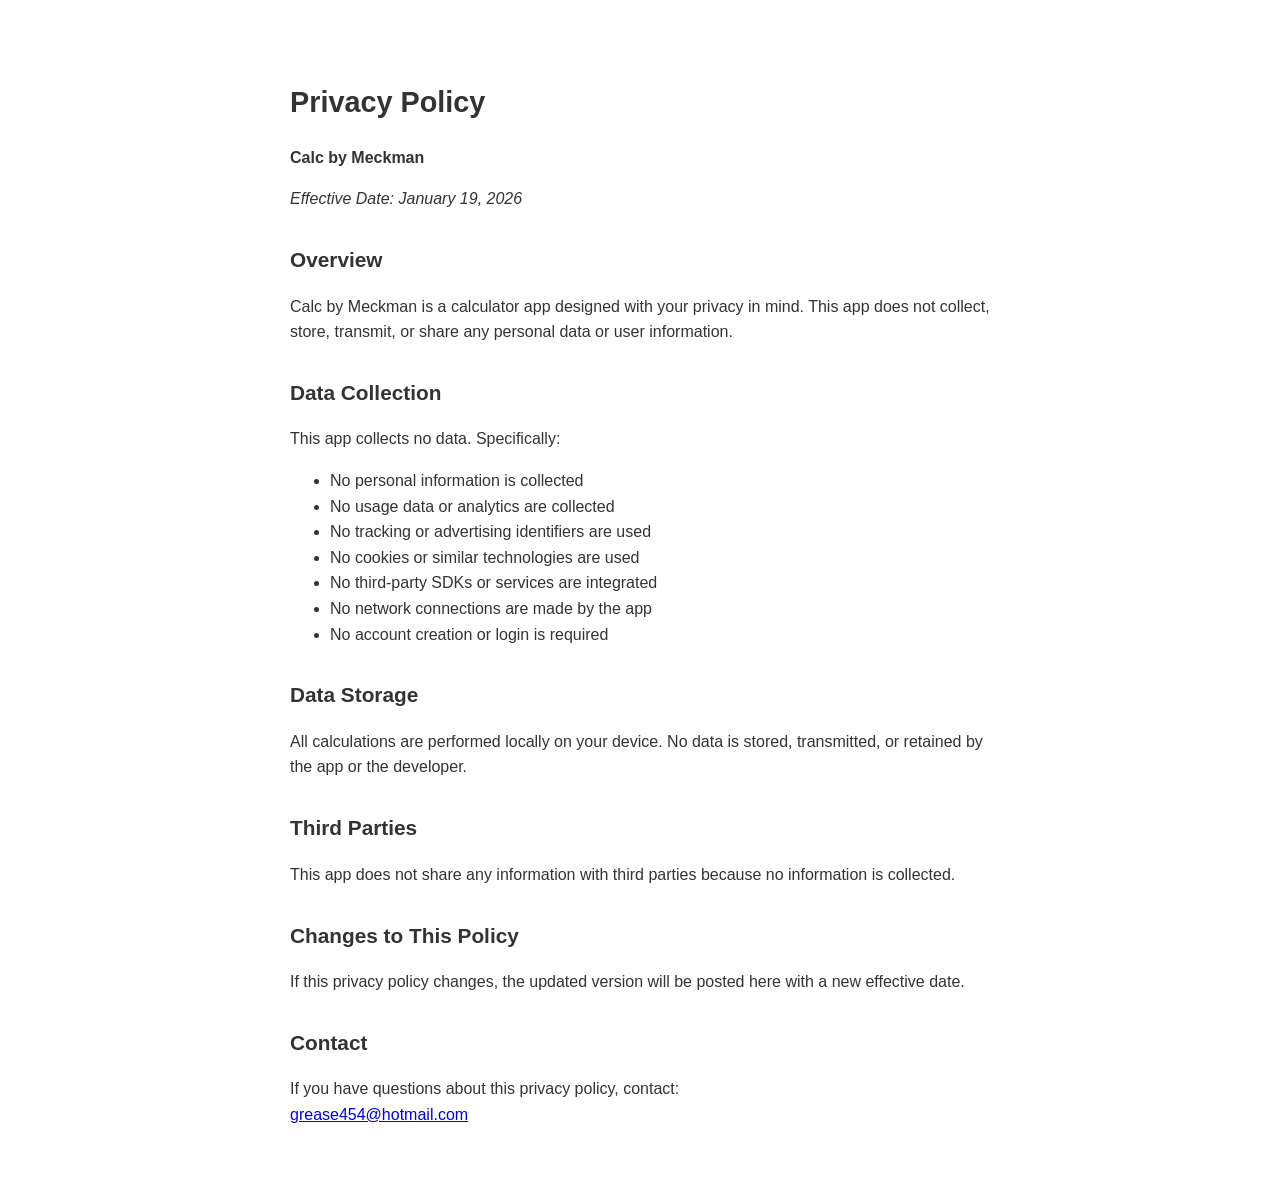
==== index.html @ dd038529 "Add privacy policy for Calc by Meckman" ====
<!DOCTYPE html>
<html lang="en">
<head>
    <meta charset="UTF-8">
    <meta name="viewport" content="width=device-width, initial-scale=1.0">
    <title>Privacy Policy - Calc by Meckman</title>
    <style>
        body {
            font-family: -apple-system, BlinkMacSystemFont, "Segoe UI", Roboto, Helvetica, Arial, sans-serif;
            max-width: 700px;
            margin: 40px auto;
            padding: 20px;
            line-height: 1.6;
            color: #333;
        }
        h1 { font-size: 1.8em; }
        h2 { font-size: 1.3em; margin-top: 1.5em; }
    </style>
</head>
<body>
    <h1>Privacy Policy</h1>
    <p><strong>Calc by Meckman</strong></p>
    <p><em>Effective Date: January 19, 2026</em></p>

    <h2>Overview</h2>
    <p>Calc by Meckman is a calculator app designed with your privacy in mind. This app does not collect, store, transmit, or share any personal data or user information.</p>

    <h2>Data Collection</h2>
    <p>This app collects no data. Specifically:</p>
    <ul>
        <li>No personal information is collected</li>
        <li>No usage data or analytics are collected</li>
        <li>No tracking or advertising identifiers are used</li>
        <li>No cookies or similar technologies are used</li>
        <li>No third-party SDKs or services are integrated</li>
        <li>No network connections are made by the app</li>
        <li>No account creation or login is required</li>
    </ul>

    <h2>Data Storage</h2>
    <p>All calculations are performed locally on your device. No data is stored, transmitted, or retained by the app or the developer.</p>

    <h2>Third Parties</h2>
    <p>This app does not share any information with third parties because no information is collected.</p>

    <h2>Changes to This Policy</h2>
    <p>If this privacy policy changes, the updated version will be posted here with a new effective date.</p>

    <h2>Contact</h2>
    <p>If you have questions about this privacy policy, contact:<br>
    <a href="mailto:grease454@hotmail.com">grease454@hotmail.com</a></p>
</body>
</html>
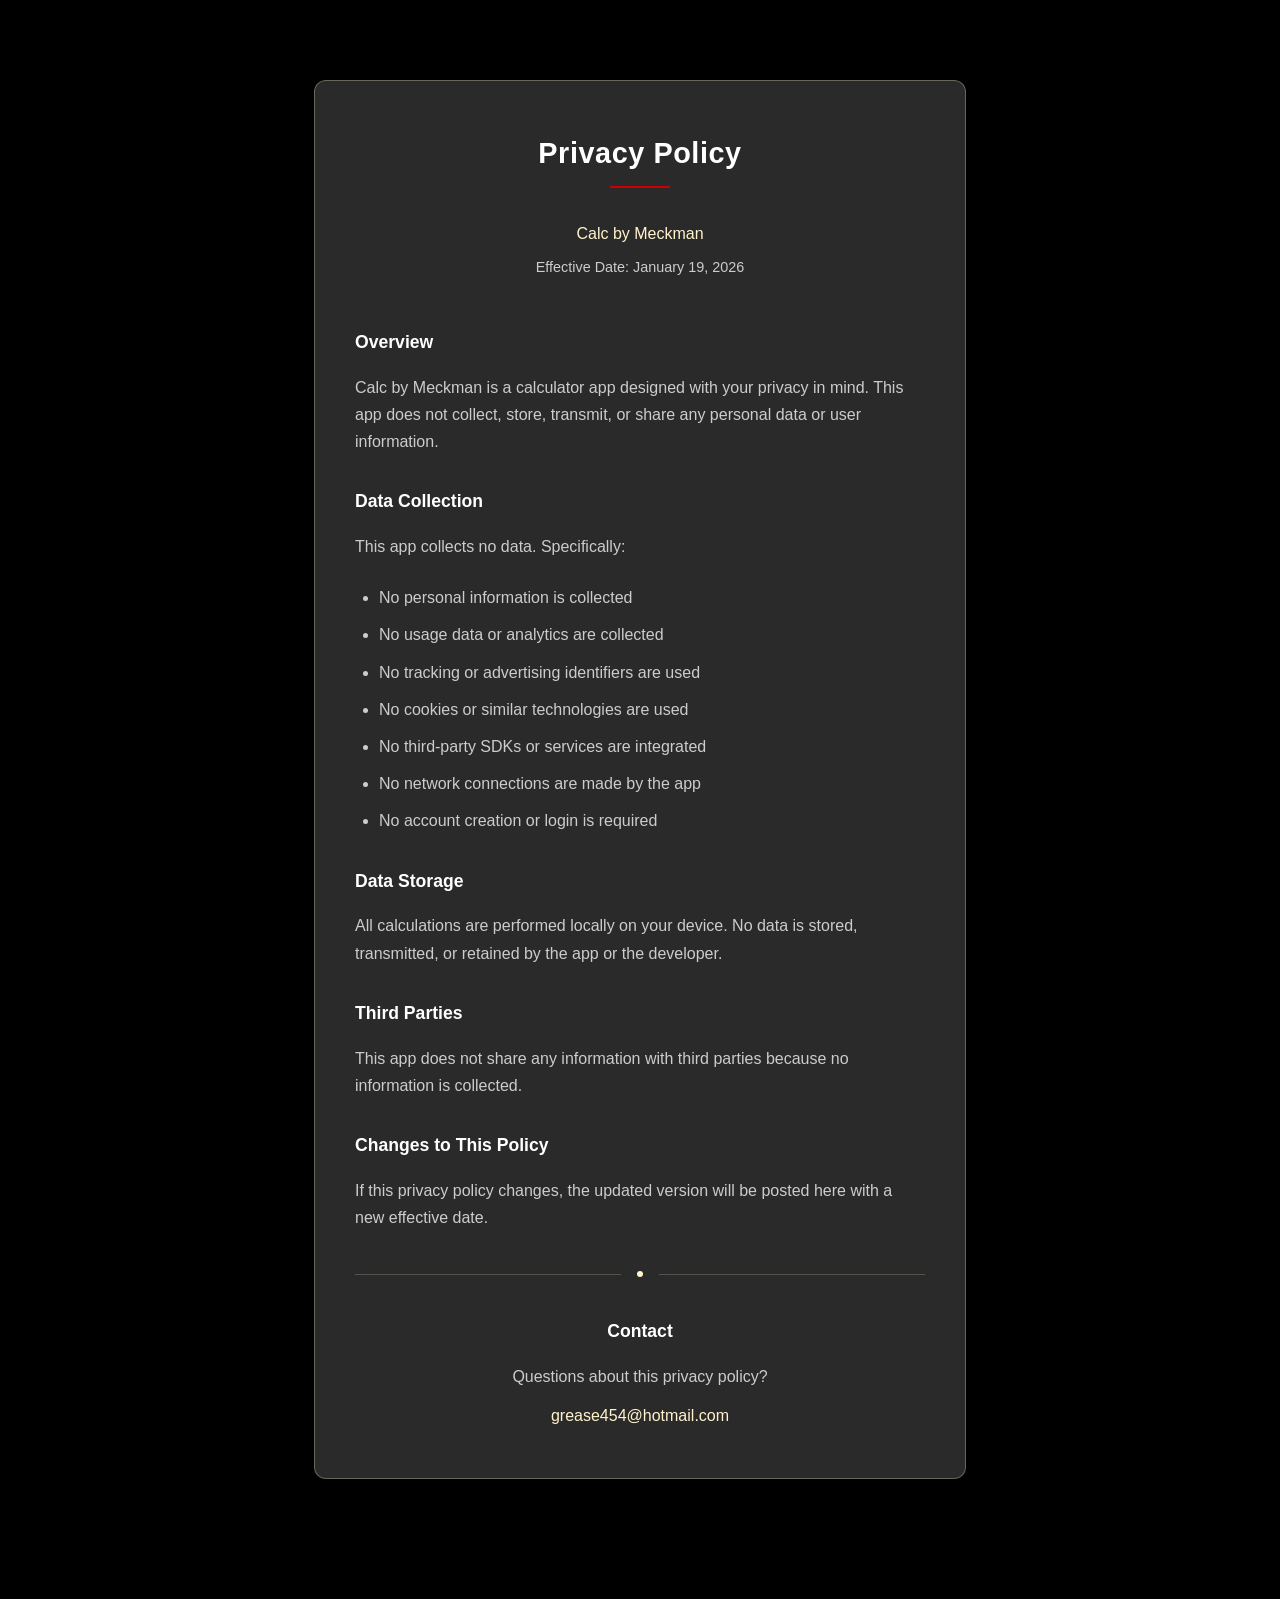
==== commit 175c4bdf: "Update privacy policy to Meckman Design System v4.0" ====
--- a/index.html
+++ b/index.html
@@ -5,49 +5,173 @@
     <meta name="viewport" content="width=device-width, initial-scale=1.0">
     <title>Privacy Policy - Calc by Meckman</title>
     <style>
+        * {
+            margin: 0;
+            padding: 0;
+            box-sizing: border-box;
+        }
+
         body {
             font-family: -apple-system, BlinkMacSystemFont, "Segoe UI", Roboto, Helvetica, Arial, sans-serif;
+            background-color: #000000;
+            color: #FFFFFF;
+            line-height: 1.7;
+            min-height: 100vh;
+        }
+
+        .container {
             max-width: 700px;
-            margin: 40px auto;
-            padding: 20px;
-            line-height: 1.6;
-            color: #333;
+            margin: 0 auto;
+            padding: 80px 24px 120px;
         }
-        h1 { font-size: 1.8em; }
-        h2 { font-size: 1.3em; margin-top: 1.5em; }
+
+        .panel {
+            background-color: #2A2A2A;
+            border: 1px solid rgba(255, 242, 204, 0.3);
+            border-radius: 12px;
+            padding: 48px 40px;
+        }
+
+        h1 {
+            font-size: 1.8em;
+            font-weight: 600;
+            letter-spacing: 0.02em;
+            margin-bottom: 8px;
+            text-align: center;
+        }
+
+        .heading-accent {
+            width: 60px;
+            height: 2px;
+            background-color: #CC0000;
+            margin: 0 auto 32px;
+        }
+
+        .app-name {
+            text-align: center;
+            color: #FFF2CC;
+            font-weight: 500;
+            margin-bottom: 8px;
+        }
+
+        .effective-date {
+            text-align: center;
+            color: #CCCCCC;
+            font-size: 0.9em;
+            margin-bottom: 48px;
+        }
+
+        h2 {
+            font-size: 1.1em;
+            font-weight: 600;
+            color: #FFFFFF;
+            margin-bottom: 16px;
+            margin-top: 32px;
+        }
+
+        h2:first-of-type {
+            margin-top: 0;
+        }
+
+        p {
+            color: #CCCCCC;
+            margin-bottom: 24px;
+        }
+
+        ul {
+            color: #CCCCCC;
+            margin-bottom: 24px;
+            padding-left: 24px;
+        }
+
+        li {
+            margin-bottom: 10px;
+        }
+
+        .divider {
+            display: flex;
+            align-items: center;
+            justify-content: center;
+            margin: 40px 0;
+        }
+
+        .divider::before,
+        .divider::after {
+            content: "";
+            flex: 1;
+            height: 1px;
+            background-color: rgba(255, 242, 204, 0.2);
+        }
+
+        .divider-dot {
+            width: 6px;
+            height: 6px;
+            background-color: #FFF2CC;
+            border-radius: 50%;
+            margin: 0 16px;
+        }
+
+        a {
+            color: #FFF2CC;
+            text-decoration: none;
+            transition: color 0.2s ease;
+        }
+
+        a:hover {
+            color: #CC0000;
+        }
+
+        .contact-section {
+            text-align: center;
+        }
+
+        .contact-section p {
+            margin-bottom: 12px;
+        }
     </style>
 </head>
 <body>
-    <h1>Privacy Policy</h1>
-    <p><strong>Calc by Meckman</strong></p>
-    <p><em>Effective Date: January 19, 2026</em></p>
+    <div class="container">
+        <div class="panel">
+            <h1>Privacy Policy</h1>
+            <div class="heading-accent"></div>
+            <p class="app-name">Calc by Meckman</p>
+            <p class="effective-date">Effective Date: January 19, 2026</p>
 
-    <h2>Overview</h2>
-    <p>Calc by Meckman is a calculator app designed with your privacy in mind. This app does not collect, store, transmit, or share any personal data or user information.</p>
+            <h2>Overview</h2>
+            <p>Calc by Meckman is a calculator app designed with your privacy in mind. This app does not collect, store, transmit, or share any personal data or user information.</p>
 
-    <h2>Data Collection</h2>
-    <p>This app collects no data. Specifically:</p>
-    <ul>
-        <li>No personal information is collected</li>
-        <li>No usage data or analytics are collected</li>
-        <li>No tracking or advertising identifiers are used</li>
-        <li>No cookies or similar technologies are used</li>
-        <li>No third-party SDKs or services are integrated</li>
-        <li>No network connections are made by the app</li>
-        <li>No account creation or login is required</li>
-    </ul>
+            <h2>Data Collection</h2>
+            <p>This app collects no data. Specifically:</p>
+            <ul>
+                <li>No personal information is collected</li>
+                <li>No usage data or analytics are collected</li>
+                <li>No tracking or advertising identifiers are used</li>
+                <li>No cookies or similar technologies are used</li>
+                <li>No third-party SDKs or services are integrated</li>
+                <li>No network connections are made by the app</li>
+                <li>No account creation or login is required</li>
+            </ul>
 
-    <h2>Data Storage</h2>
-    <p>All calculations are performed locally on your device. No data is stored, transmitted, or retained by the app or the developer.</p>
+            <h2>Data Storage</h2>
+            <p>All calculations are performed locally on your device. No data is stored, transmitted, or retained by the app or the developer.</p>
 
-    <h2>Third Parties</h2>
-    <p>This app does not share any information with third parties because no information is collected.</p>
+            <h2>Third Parties</h2>
+            <p>This app does not share any information with third parties because no information is collected.</p>
 
-    <h2>Changes to This Policy</h2>
-    <p>If this privacy policy changes, the updated version will be posted here with a new effective date.</p>
+            <h2>Changes to This Policy</h2>
+            <p>If this privacy policy changes, the updated version will be posted here with a new effective date.</p>
 
-    <h2>Contact</h2>
-    <p>If you have questions about this privacy policy, contact:<br>
-    <a href="mailto:grease454@hotmail.com">grease454@hotmail.com</a></p>
+            <div class="divider">
+                <span class="divider-dot"></span>
+            </div>
+
+            <div class="contact-section">
+                <h2>Contact</h2>
+                <p>Questions about this privacy policy?</p>
+                <a href="mailto:grease454@hotmail.com">grease454@hotmail.com</a>
+            </div>
+        </div>
+    </div>
 </body>
 </html>
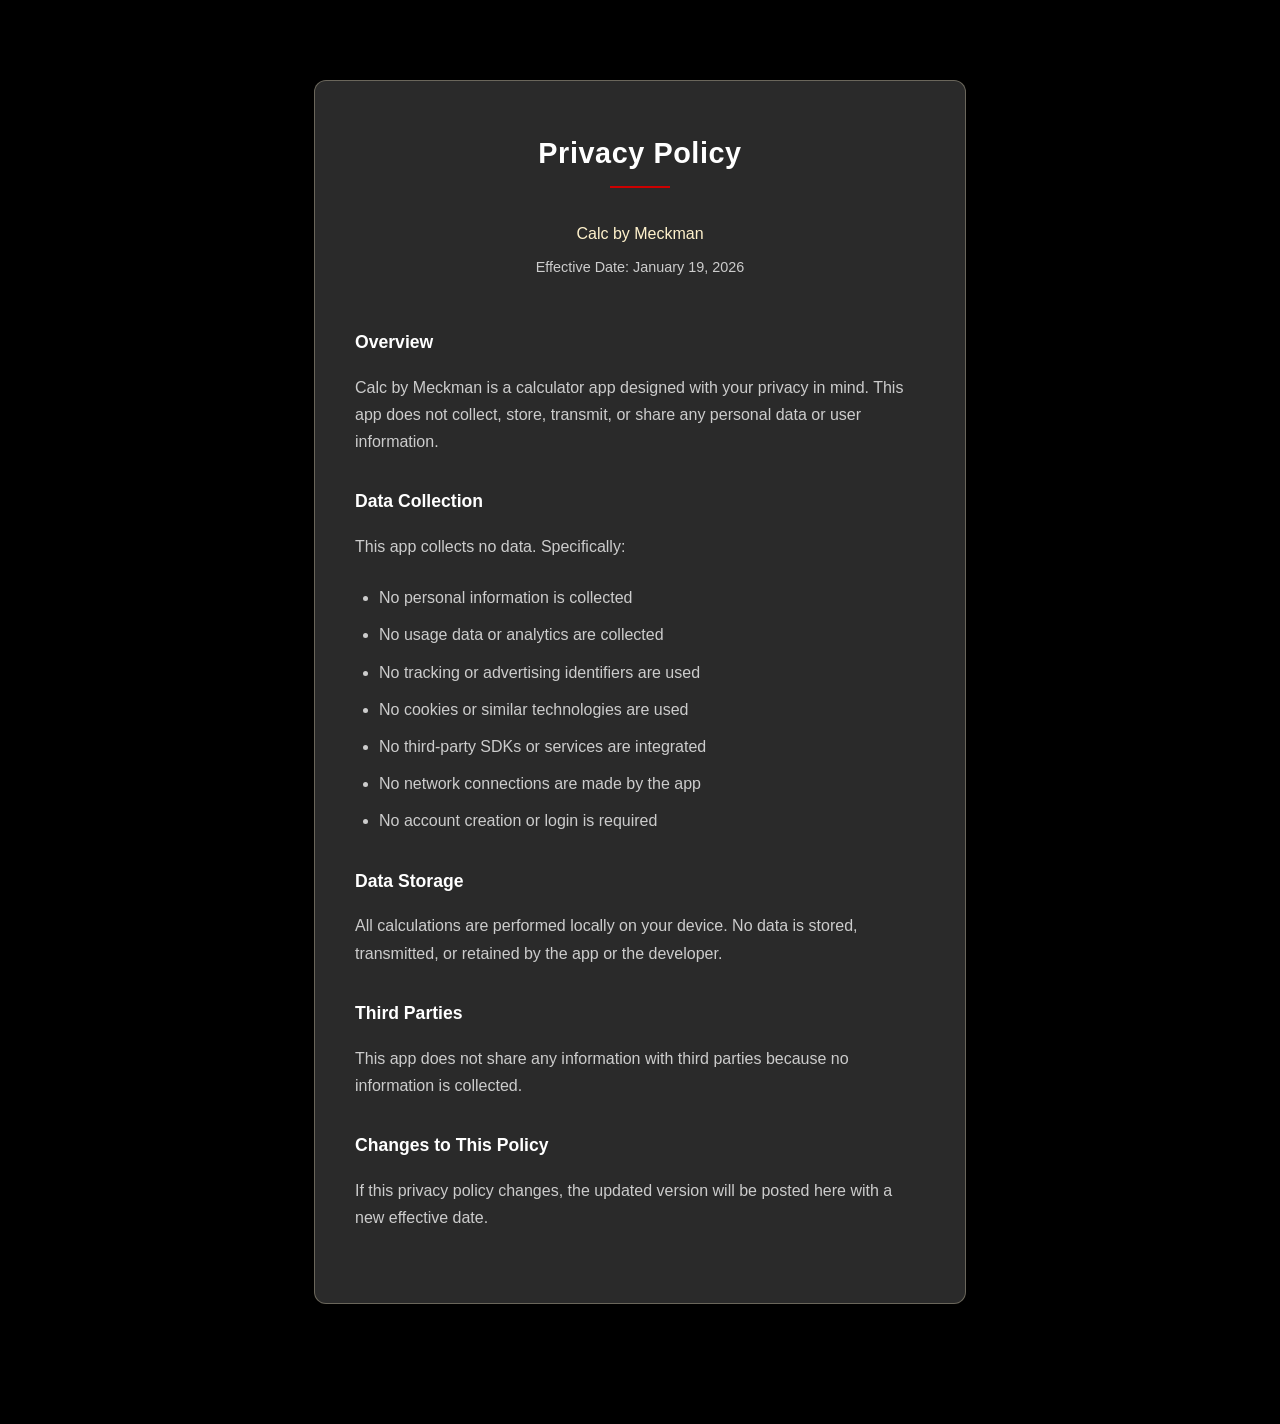
==== commit 9ada9833: "Remove contact email" ====
--- a/index.html
+++ b/index.html
@@ -88,46 +88,6 @@
             margin-bottom: 10px;
         }
 
-        .divider {
-            display: flex;
-            align-items: center;
-            justify-content: center;
-            margin: 40px 0;
-        }
-
-        .divider::before,
-        .divider::after {
-            content: "";
-            flex: 1;
-            height: 1px;
-            background-color: rgba(255, 242, 204, 0.2);
-        }
-
-        .divider-dot {
-            width: 6px;
-            height: 6px;
-            background-color: #FFF2CC;
-            border-radius: 50%;
-            margin: 0 16px;
-        }
-
-        a {
-            color: #FFF2CC;
-            text-decoration: none;
-            transition: color 0.2s ease;
-        }
-
-        a:hover {
-            color: #CC0000;
-        }
-
-        .contact-section {
-            text-align: center;
-        }
-
-        .contact-section p {
-            margin-bottom: 12px;
-        }
     </style>
 </head>
 <body>
@@ -162,15 +122,6 @@
             <h2>Changes to This Policy</h2>
             <p>If this privacy policy changes, the updated version will be posted here with a new effective date.</p>
 
-            <div class="divider">
-                <span class="divider-dot"></span>
-            </div>
-
-            <div class="contact-section">
-                <h2>Contact</h2>
-                <p>Questions about this privacy policy?</p>
-                <a href="mailto:grease454@hotmail.com">grease454@hotmail.com</a>
-            </div>
         </div>
     </div>
 </body>
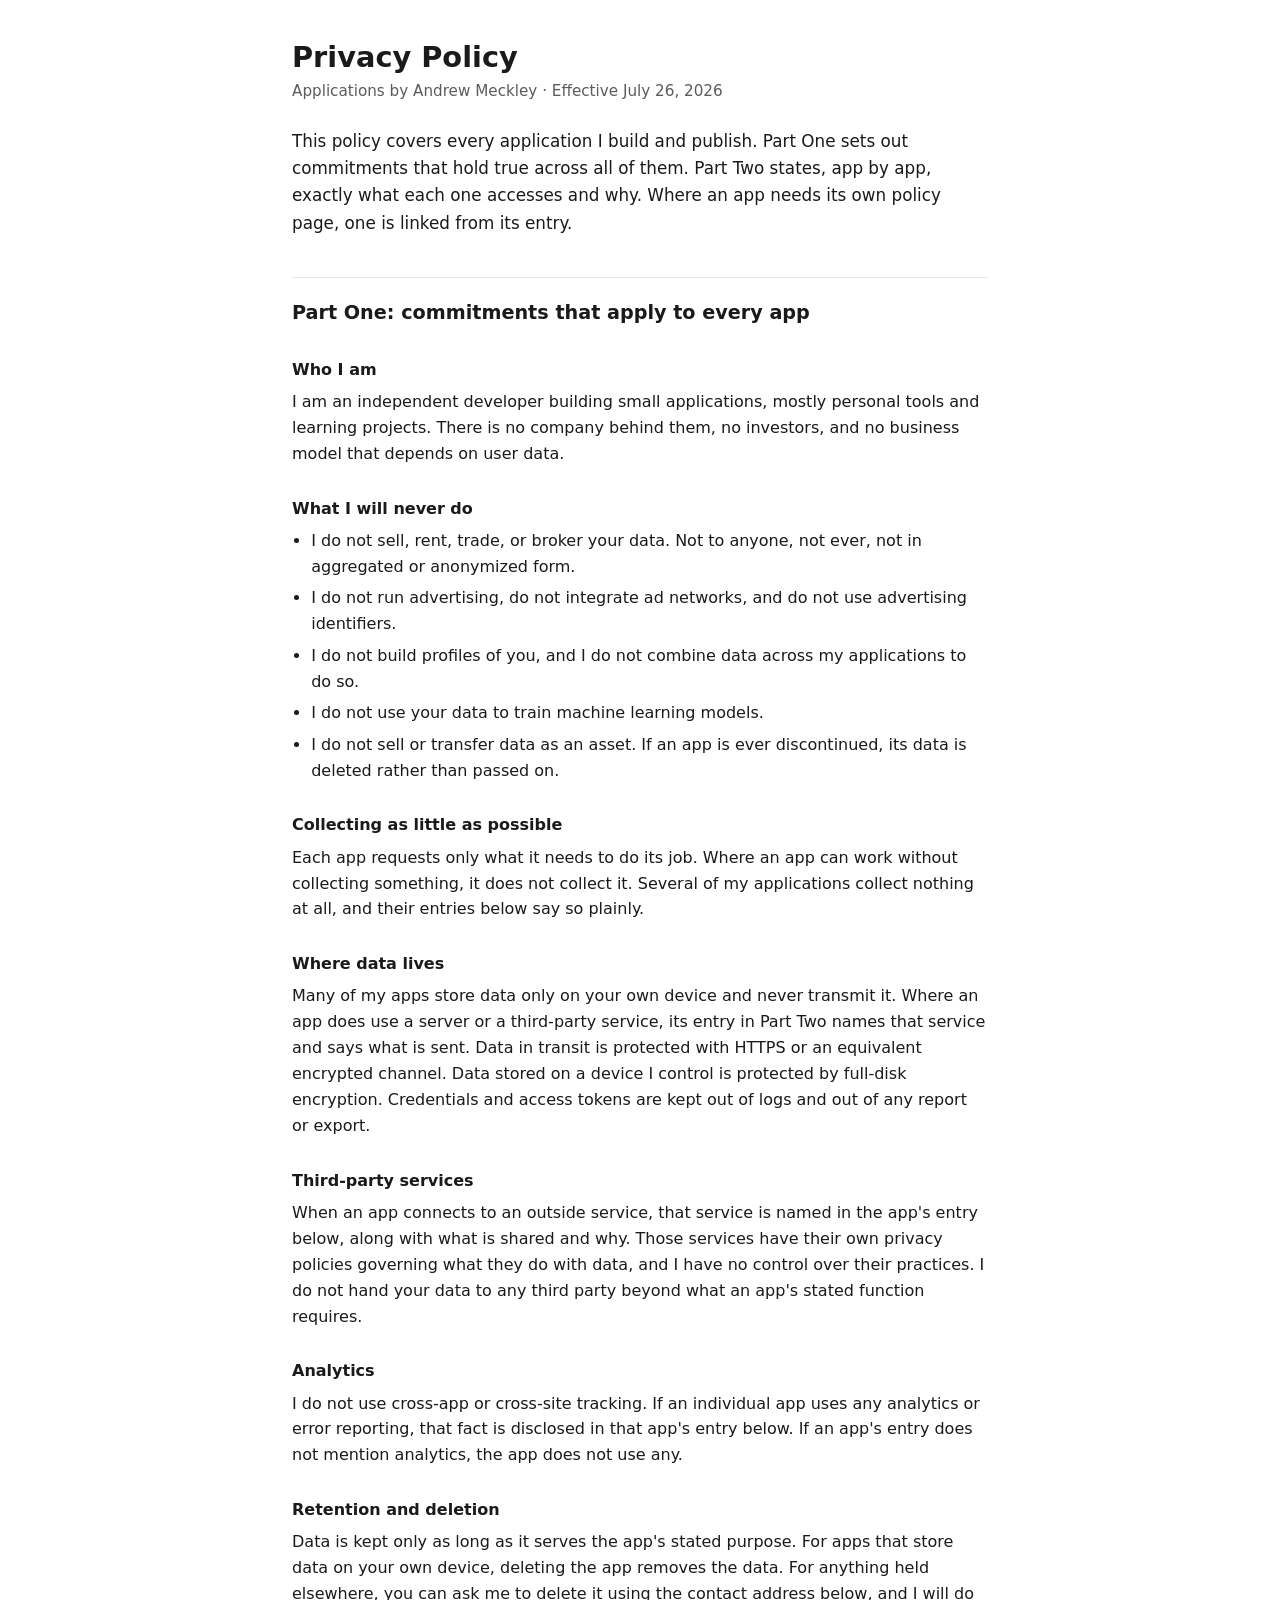
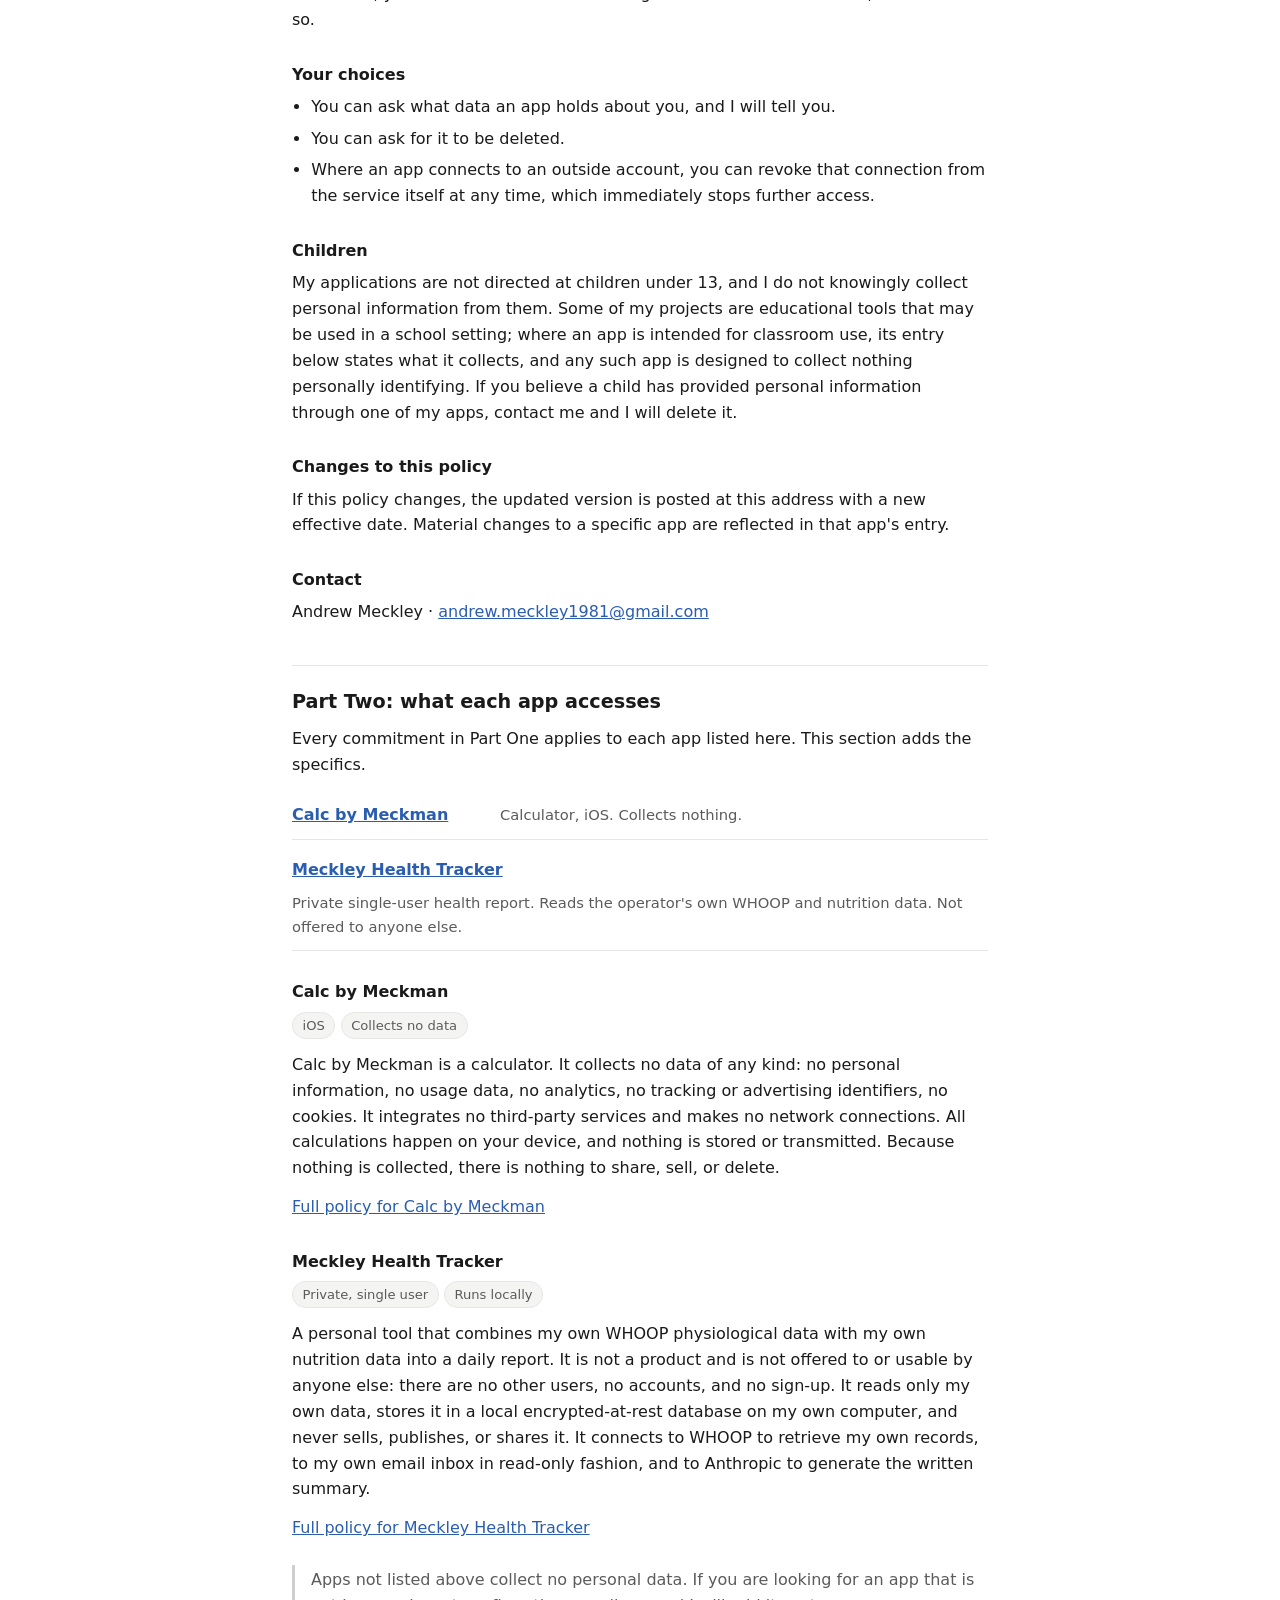
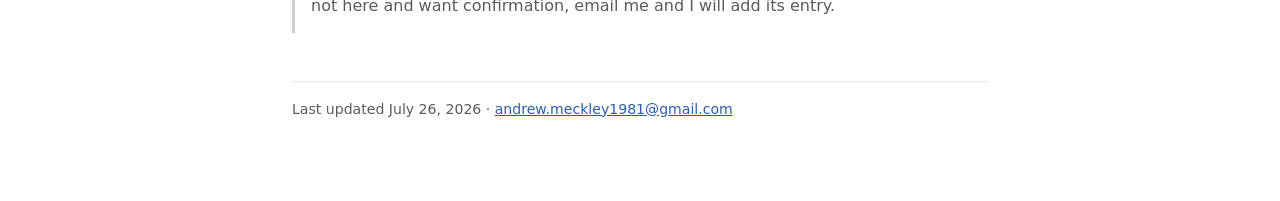
==== commit 03c3bed7: "Restructure into a general policy covering every app The root page becomes a general policy: Part On" ====
--- a/index.html
+++ b/index.html
@@ -1,128 +1,166 @@
 <!DOCTYPE html>
 <html lang="en">
 <head>
-    <meta charset="UTF-8">
-    <meta name="viewport" content="width=device-width, initial-scale=1.0">
-    <title>Privacy Policy - Calc by Meckman</title>
-    <style>
-        * {
-            margin: 0;
-            padding: 0;
-            box-sizing: border-box;
-        }
-
-        body {
-            font-family: -apple-system, BlinkMacSystemFont, "Segoe UI", Roboto, Helvetica, Arial, sans-serif;
-            background-color: #000000;
-            color: #FFFFFF;
-            line-height: 1.7;
-            min-height: 100vh;
-        }
-
-        .container {
-            max-width: 700px;
-            margin: 0 auto;
-            padding: 80px 24px 120px;
-        }
-
-        .panel {
-            background-color: #2A2A2A;
-            border: 1px solid rgba(255, 242, 204, 0.3);
-            border-radius: 12px;
-            padding: 48px 40px;
-        }
-
-        h1 {
-            font-size: 1.8em;
-            font-weight: 600;
-            letter-spacing: 0.02em;
-            margin-bottom: 8px;
-            text-align: center;
-        }
-
-        .heading-accent {
-            width: 60px;
-            height: 2px;
-            background-color: #CC0000;
-            margin: 0 auto 32px;
-        }
-
-        .app-name {
-            text-align: center;
-            color: #FFF2CC;
-            font-weight: 500;
-            margin-bottom: 8px;
-        }
-
-        .effective-date {
-            text-align: center;
-            color: #CCCCCC;
-            font-size: 0.9em;
-            margin-bottom: 48px;
-        }
-
-        h2 {
-            font-size: 1.1em;
-            font-weight: 600;
-            color: #FFFFFF;
-            margin-bottom: 16px;
-            margin-top: 32px;
-        }
-
-        h2:first-of-type {
-            margin-top: 0;
-        }
-
-        p {
-            color: #CCCCCC;
-            margin-bottom: 24px;
-        }
-
-        ul {
-            color: #CCCCCC;
-            margin-bottom: 24px;
-            padding-left: 24px;
-        }
-
-        li {
-            margin-bottom: 10px;
-        }
-
-    </style>
+<meta charset="utf-8">
+<meta name="viewport" content="width=device-width, initial-scale=1">
+<meta http-equiv="Content-Security-Policy"
+      content="default-src 'none'; style-src 'self'; img-src 'self'; base-uri 'none'; form-action 'none'">
+<title>Privacy Policy - Apps by Andrew Meckley</title>
+<link rel="stylesheet" href="style.css">
 </head>
 <body>
-    <div class="container">
-        <div class="panel">
-            <h1>Privacy Policy</h1>
-            <div class="heading-accent"></div>
-            <p class="app-name">Calc by Meckman</p>
-            <p class="effective-date">Effective Date: January 19, 2026</p>
 
-            <h2>Overview</h2>
-            <p>Calc by Meckman is a calculator app designed with your privacy in mind. This app does not collect, store, transmit, or share any personal data or user information.</p>
+<h1>Privacy Policy</h1>
+<p class="eff">Applications by Andrew Meckley &middot; Effective July 26, 2026</p>
 
-            <h2>Data Collection</h2>
-            <p>This app collects no data. Specifically:</p>
-            <ul>
-                <li>No personal information is collected</li>
-                <li>No usage data or analytics are collected</li>
-                <li>No tracking or advertising identifiers are used</li>
-                <li>No cookies or similar technologies are used</li>
-                <li>No third-party SDKs or services are integrated</li>
-                <li>No network connections are made by the app</li>
-                <li>No account creation or login is required</li>
-            </ul>
+<p class="lede">
+  This policy covers every application I build and publish. Part One sets out commitments
+  that hold true across all of them. Part Two states, app by app, exactly what each one
+  accesses and why. Where an app needs its own policy page, one is linked from its entry.
+</p>
 
-            <h2>Data Storage</h2>
-            <p>All calculations are performed locally on your device. No data is stored, transmitted, or retained by the app or the developer.</p>
+<h2 id="part-one">Part One: commitments that apply to every app</h2>
 
-            <h2>Third Parties</h2>
-            <p>This app does not share any information with third parties because no information is collected.</p>
+<h3>Who I am</h3>
+<p>
+  I am an independent developer building small applications, mostly personal tools and
+  learning projects. There is no company behind them, no investors, and no business model
+  that depends on user data.
+</p>
 
-            <h2>Changes to This Policy</h2>
-            <p>If this privacy policy changes, the updated version will be posted here with a new effective date.</p>
+<h3>What I will never do</h3>
+<ul>
+  <li>I do not sell, rent, trade, or broker your data. Not to anyone, not ever, not in
+      aggregated or anonymized form.</li>
+  <li>I do not run advertising, do not integrate ad networks, and do not use advertising
+      identifiers.</li>
+  <li>I do not build profiles of you, and I do not combine data across my applications to
+      do so.</li>
+  <li>I do not use your data to train machine learning models.</li>
+  <li>I do not sell or transfer data as an asset. If an app is ever discontinued, its data
+      is deleted rather than passed on.</li>
+</ul>
 
-        </div>
-    </div>
+<h3>Collecting as little as possible</h3>
+<p>
+  Each app requests only what it needs to do its job. Where an app can work without
+  collecting something, it does not collect it. Several of my applications collect nothing
+  at all, and their entries below say so plainly.
+</p>
+
+<h3>Where data lives</h3>
+<p>
+  Many of my apps store data only on your own device and never transmit it. Where an app
+  does use a server or a third-party service, its entry in Part Two names that service and
+  says what is sent. Data in transit is protected with HTTPS or an equivalent encrypted
+  channel. Data stored on a device I control is protected by full-disk encryption.
+  Credentials and access tokens are kept out of logs and out of any report or export.
+</p>
+
+<h3>Third-party services</h3>
+<p>
+  When an app connects to an outside service, that service is named in the app's entry
+  below, along with what is shared and why. Those services have their own privacy policies
+  governing what they do with data, and I have no control over their practices. I do not
+  hand your data to any third party beyond what an app's stated function requires.
+</p>
+
+<h3>Analytics</h3>
+<p>
+  I do not use cross-app or cross-site tracking. If an individual app uses any analytics
+  or error reporting, that fact is disclosed in that app's entry below. If an app's entry
+  does not mention analytics, the app does not use any.
+</p>
+
+<h3>Retention and deletion</h3>
+<p>
+  Data is kept only as long as it serves the app's stated purpose. For apps that store
+  data on your own device, deleting the app removes the data. For anything held elsewhere,
+  you can ask me to delete it using the contact address below, and I will do so.
+</p>
+
+<h3>Your choices</h3>
+<ul>
+  <li>You can ask what data an app holds about you, and I will tell you.</li>
+  <li>You can ask for it to be deleted.</li>
+  <li>Where an app connects to an outside account, you can revoke that connection from the
+      service itself at any time, which immediately stops further access.</li>
+</ul>
+
+<h3>Children</h3>
+<p>
+  My applications are not directed at children under 13, and I do not knowingly collect
+  personal information from them. Some of my projects are educational tools that may be
+  used in a school setting; where an app is intended for classroom use, its entry below
+  states what it collects, and any such app is designed to collect nothing personally
+  identifying. If you believe a child has provided personal information through one of my
+  apps, contact me and I will delete it.
+</p>
+
+<h3>Changes to this policy</h3>
+<p>
+  If this policy changes, the updated version is posted at this address with a new
+  effective date. Material changes to a specific app are reflected in that app's entry.
+</p>
+
+<h3>Contact</h3>
+<p>
+  Andrew Meckley &middot;
+  <a href="mailto:andrew.meckley1981@gmail.com">andrew.meckley1981@gmail.com</a>
+</p>
+
+<h2 id="part-two">Part Two: what each app accesses</h2>
+<p>
+  Every commitment in Part One applies to each app listed here. This section adds the
+  specifics.
+</p>
+
+<ul class="applist">
+  <li>
+    <span class="name"><a href="apps/calc.html">Calc by Meckman</a></span>
+    <span class="what">Calculator, iOS. Collects nothing.</span>
+  </li>
+  <li>
+    <span class="name"><a href="apps/health-tracker.html">Meckley Health Tracker</a></span>
+    <span class="what">Private single-user health report. Reads the operator's own WHOOP
+      and nutrition data. Not offered to anyone else.</span>
+  </li>
+</ul>
+
+<h3 id="calc">Calc by Meckman</h3>
+<p><span class="chip">iOS</span> <span class="chip">Collects no data</span></p>
+<p>
+  Calc by Meckman is a calculator. It collects no data of any kind: no personal
+  information, no usage data, no analytics, no tracking or advertising identifiers, no
+  cookies. It integrates no third-party services and makes no network connections. All
+  calculations happen on your device, and nothing is stored or transmitted. Because
+  nothing is collected, there is nothing to share, sell, or delete.
+</p>
+<p><a href="apps/calc.html">Full policy for Calc by Meckman</a></p>
+
+<h3 id="health-tracker">Meckley Health Tracker</h3>
+<p><span class="chip">Private, single user</span> <span class="chip">Runs locally</span></p>
+<p>
+  A personal tool that combines my own WHOOP physiological data with my own nutrition data
+  into a daily report. It is not a product and is not offered to or usable by anyone else:
+  there are no other users, no accounts, and no sign-up. It reads only my own data, stores
+  it in a local encrypted-at-rest database on my own computer, and never sells, publishes,
+  or shares it. It connects to WHOOP to retrieve my own records, to my own email inbox in
+  read-only fashion, and to Anthropic to generate the written summary.
+</p>
+<p><a href="apps/health-tracker.html">Full policy for Meckley Health Tracker</a></p>
+
+<div class="note">
+  <p>
+    Apps not listed above collect no personal data. If you are looking for an app that is
+    not here and want confirmation, email me and I will add its entry.
+  </p>
+</div>
+
+<footer>
+  Last updated July 26, 2026 &middot;
+  <a href="mailto:andrew.meckley1981@gmail.com">andrew.meckley1981@gmail.com</a>
+</footer>
+
 </body>
 </html>
--- a/style.css
+++ b/style.css
@@ -0,0 +1,77 @@
+/* Shared styling for every Meckman privacy page. */
+:root {
+  color-scheme: light dark;
+  --ink: #1a1a1a;
+  --ink-soft: #5b5b5b;
+  --bg: #ffffff;
+  --rule: #e6e6e6;
+  --rule-strong: #cfcfcf;
+  --chip: #f4f4f3;
+  --accent: #2a5db0;
+}
+@media (prefers-color-scheme: dark) {
+  :root {
+    --ink: #e9e9e7;
+    --ink-soft: #a9a9a4;
+    --bg: #131313;
+    --rule: #272726;
+    --rule-strong: #3a3a38;
+    --chip: #202020;
+    --accent: #7aa8f0;
+  }
+}
+
+* { box-sizing: border-box; }
+body {
+  font-family: system-ui, -apple-system, "Segoe UI", sans-serif;
+  line-height: 1.62;
+  color: var(--ink);
+  background: var(--bg);
+  max-width: 46rem;
+  margin: 0 auto;
+  padding: 2.5rem 1.25rem 5rem;
+}
+a { color: var(--accent); }
+h1 { font-size: 1.8rem; line-height: 1.2; margin: 0 0 .3rem; text-wrap: balance; }
+h2 {
+  font-size: 1.2rem; margin: 2.5rem 0 .6rem; padding-top: 1.2rem;
+  border-top: 1px solid var(--rule); text-wrap: balance;
+}
+h3 { font-size: 1rem; margin: 1.8rem 0 .4rem; }
+p { margin: 0 0 .8rem; }
+ul { padding-left: 1.2rem; margin: 0 0 .9rem; }
+li { margin-bottom: .35rem; }
+
+.eff { color: var(--ink-soft); margin: 0 0 1.5rem; font-size: .95rem; }
+.lede { font-size: 1.05rem; }
+.chip {
+  display: inline-block; background: var(--chip); border: 1px solid var(--rule);
+  border-radius: 999px; padding: .12rem .6rem; font-size: .82rem; color: var(--ink-soft);
+}
+code {
+  background: var(--chip); padding: .1em .35em; border-radius: 4px;
+  font-family: ui-monospace, SFMono-Regular, Menlo, monospace; font-size: .88em;
+}
+
+.scroll { overflow-x: auto; }
+table { border-collapse: collapse; width: 100%; margin: 1rem 0; font-size: .93rem; }
+th, td { text-align: left; padding: .55rem .6rem; vertical-align: top; }
+th { border-bottom: 2px solid var(--rule-strong); font-weight: 600; }
+td { border-bottom: 1px solid var(--rule); }
+
+.note {
+  border-left: 3px solid var(--rule-strong); padding: .1rem 0 .1rem 1rem;
+  margin: 1.5rem 0; color: var(--ink-soft);
+}
+.applist { list-style: none; padding: 0; }
+.applist li {
+  padding: .7rem 0; border-bottom: 1px solid var(--rule);
+  display: flex; flex-wrap: wrap; gap: .5rem 1rem; align-items: baseline;
+}
+.applist .name { font-weight: 600; min-width: 12rem; }
+.applist .what { color: var(--ink-soft); font-size: .92rem; }
+footer {
+  margin-top: 3rem; padding-top: 1rem; border-top: 1px solid var(--rule);
+  color: var(--ink-soft); font-size: .88rem;
+}
+a.back { display: inline-block; margin-bottom: 1.2rem; font-size: .9rem; }
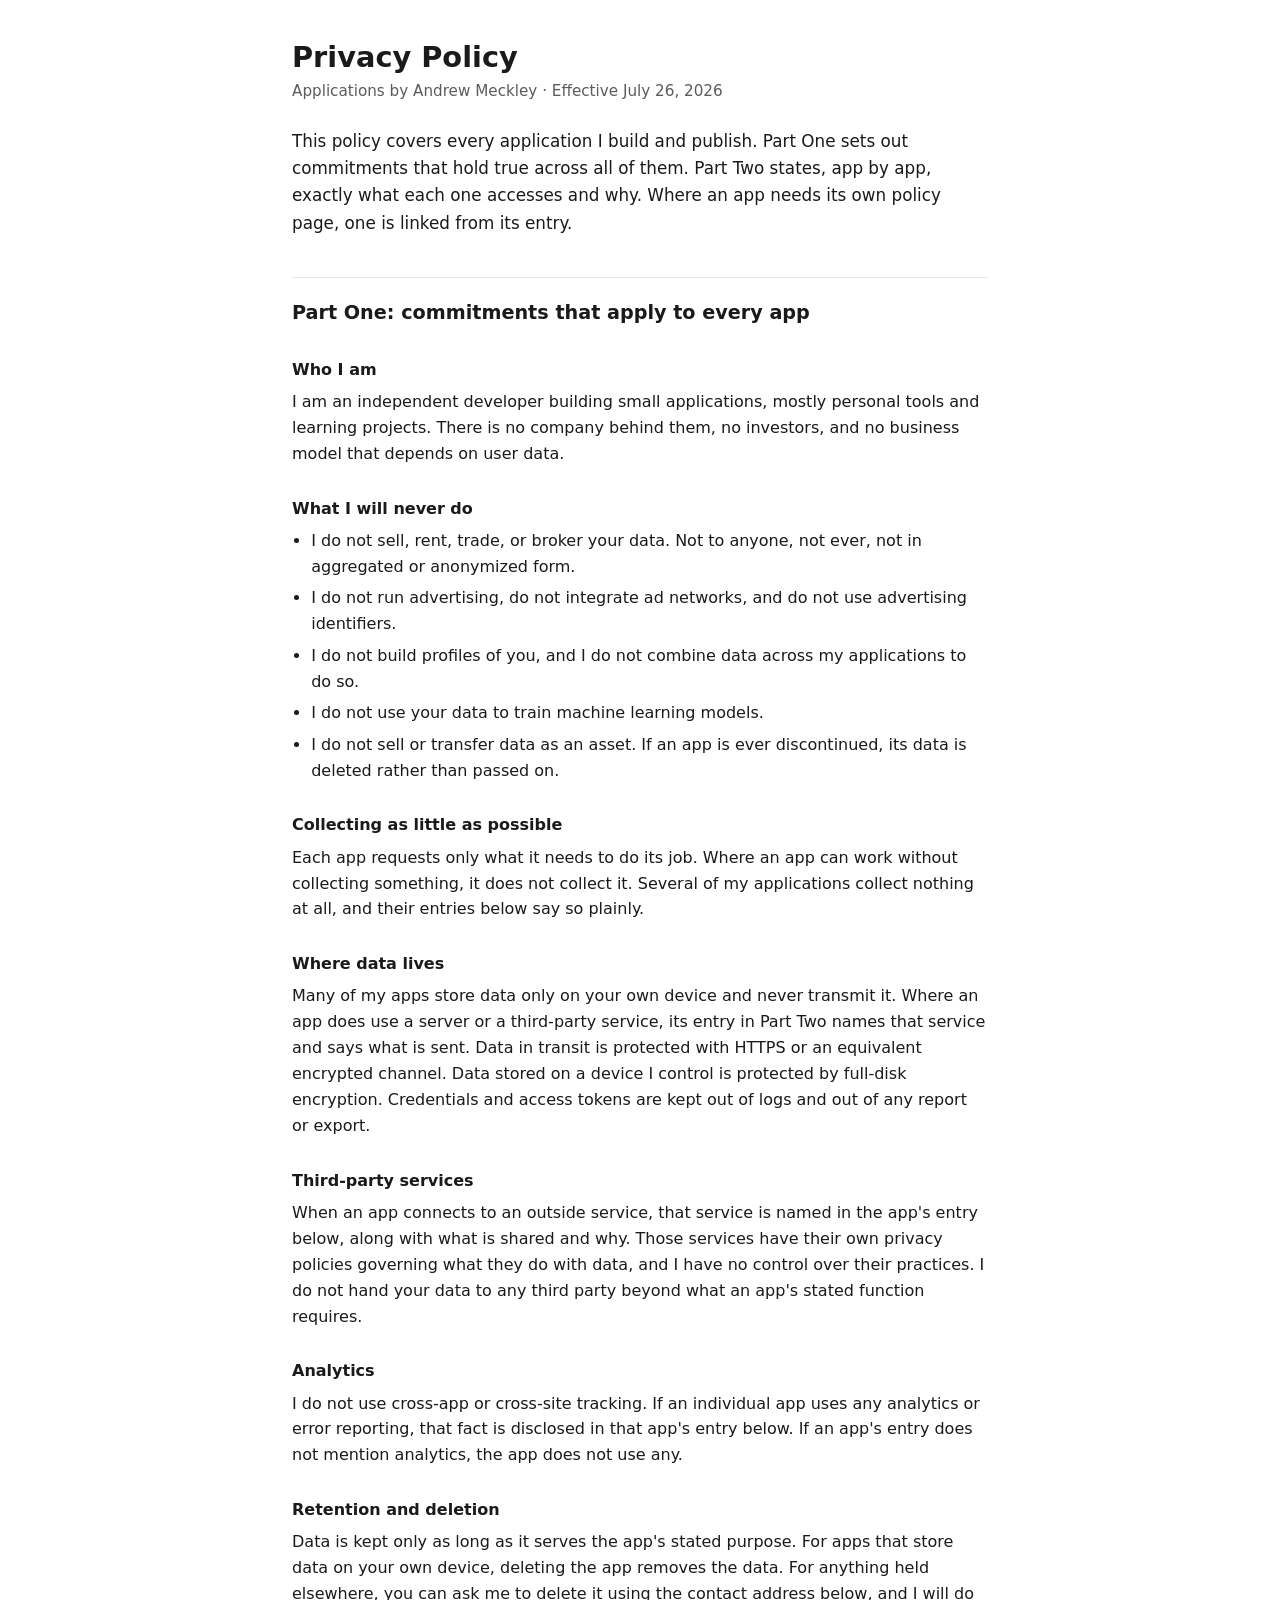
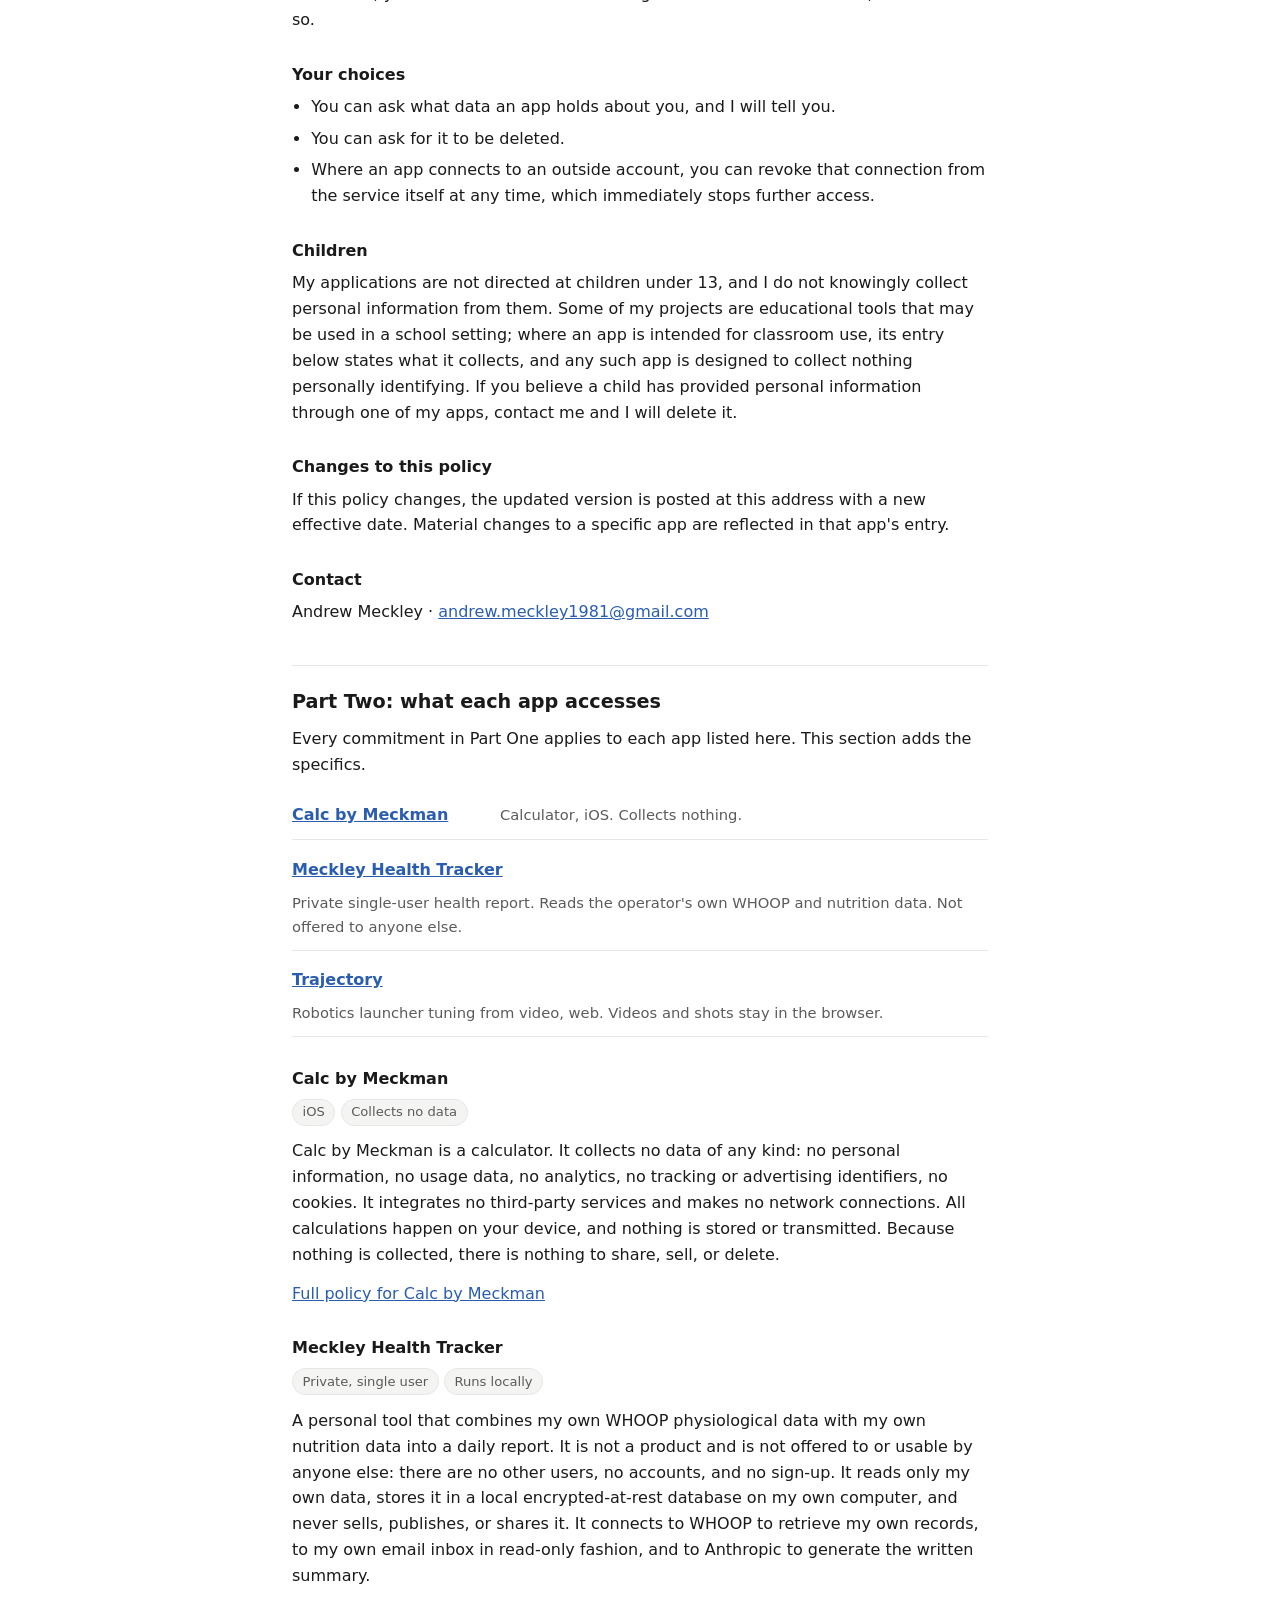
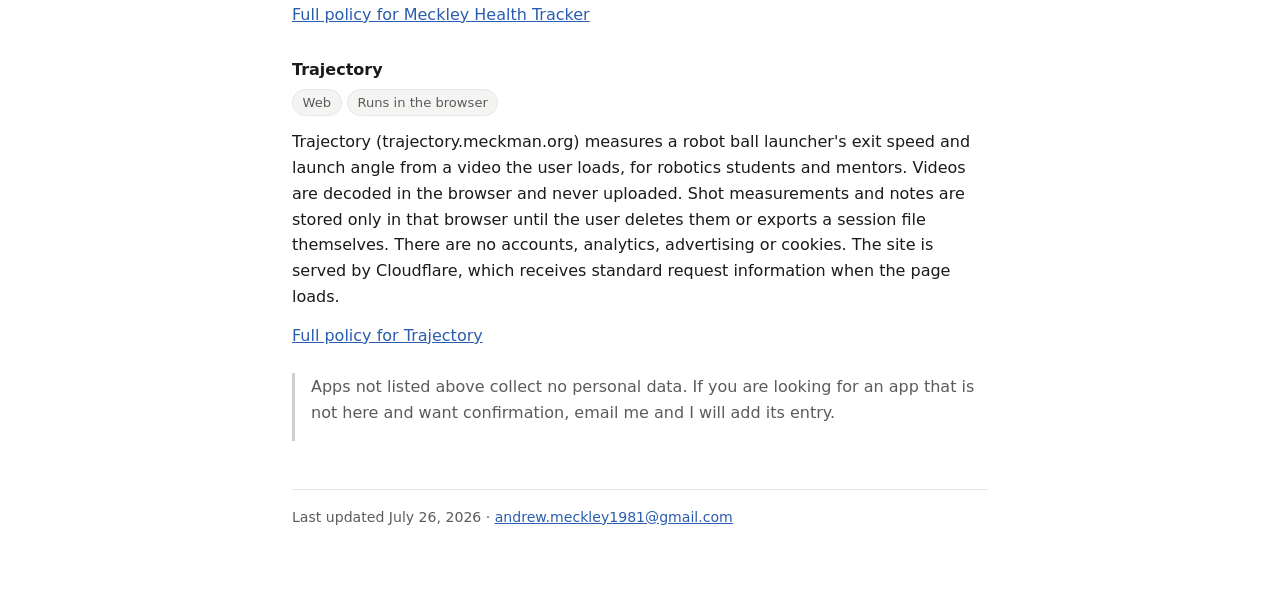
==== commit da76e8f0: "Add privacy policy for Trajectory Co-Authored-By: Claude Opus 5.5 <noreply@anthropic.com>" ====
--- a/index.html
+++ b/index.html
@@ -125,6 +125,11 @@
     <span class="what">Private single-user health report. Reads the operator's own WHOOP
       and nutrition data. Not offered to anyone else.</span>
   </li>
+  <li>
+    <span class="name"><a href="apps/trajectory.html">Trajectory</a></span>
+    <span class="what">Robotics launcher tuning from video, web. Videos and shots stay in
+      the browser.</span>
+  </li>
 </ul>
 
 <h3 id="calc">Calc by Meckman</h3>
@@ -150,6 +155,18 @@
 </p>
 <p><a href="apps/health-tracker.html">Full policy for Meckley Health Tracker</a></p>
 
+<h3 id="trajectory">Trajectory</h3>
+<p><span class="chip">Web</span> <span class="chip">Runs in the browser</span></p>
+<p>
+  Trajectory (trajectory.meckman.org) measures a robot ball launcher's exit speed and
+  launch angle from a video the user loads, for robotics students and mentors. Videos are
+  decoded in the browser and never uploaded. Shot measurements and notes are stored only in
+  that browser until the user deletes them or exports a session file themselves. There are
+  no accounts, analytics, advertising or cookies. The site is served by Cloudflare, which
+  receives standard request information when the page loads.
+</p>
+<p><a href="apps/trajectory.html">Full policy for Trajectory</a></p>
+
 <div class="note">
   <p>
     Apps not listed above collect no personal data. If you are looking for an app that is
--- a/style.css
+++ b/style.css
@@ -75,3 +75,19 @@
   color: var(--ink-soft); font-size: .88rem;
 }
 a.back { display: inline-block; margin-bottom: 1.2rem; font-size: .9rem; }
+
+/* OAuth callback helper page */
+#code {
+  background: var(--chip); border: 1px solid var(--rule-strong); border-radius: 8px;
+  padding: .9rem 1rem; font-family: ui-monospace, SFMono-Regular, Menlo, monospace;
+  font-size: 1rem; word-break: break-all; white-space: pre-wrap; margin: .5rem 0 .8rem;
+  user-select: all;
+}
+#result button {
+  font: inherit; font-size: .92rem; padding: .45rem 1rem; border-radius: 8px;
+  border: 1px solid var(--rule-strong); background: var(--chip); color: var(--ink);
+  cursor: pointer;
+}
+#result button:hover { border-color: var(--accent); }
+#result button:focus-visible { outline: 2px solid var(--accent); outline-offset: 2px; }
+.statenote { color: var(--ink-soft); font-size: .82rem; margin-top: .8rem; word-break: break-all; }
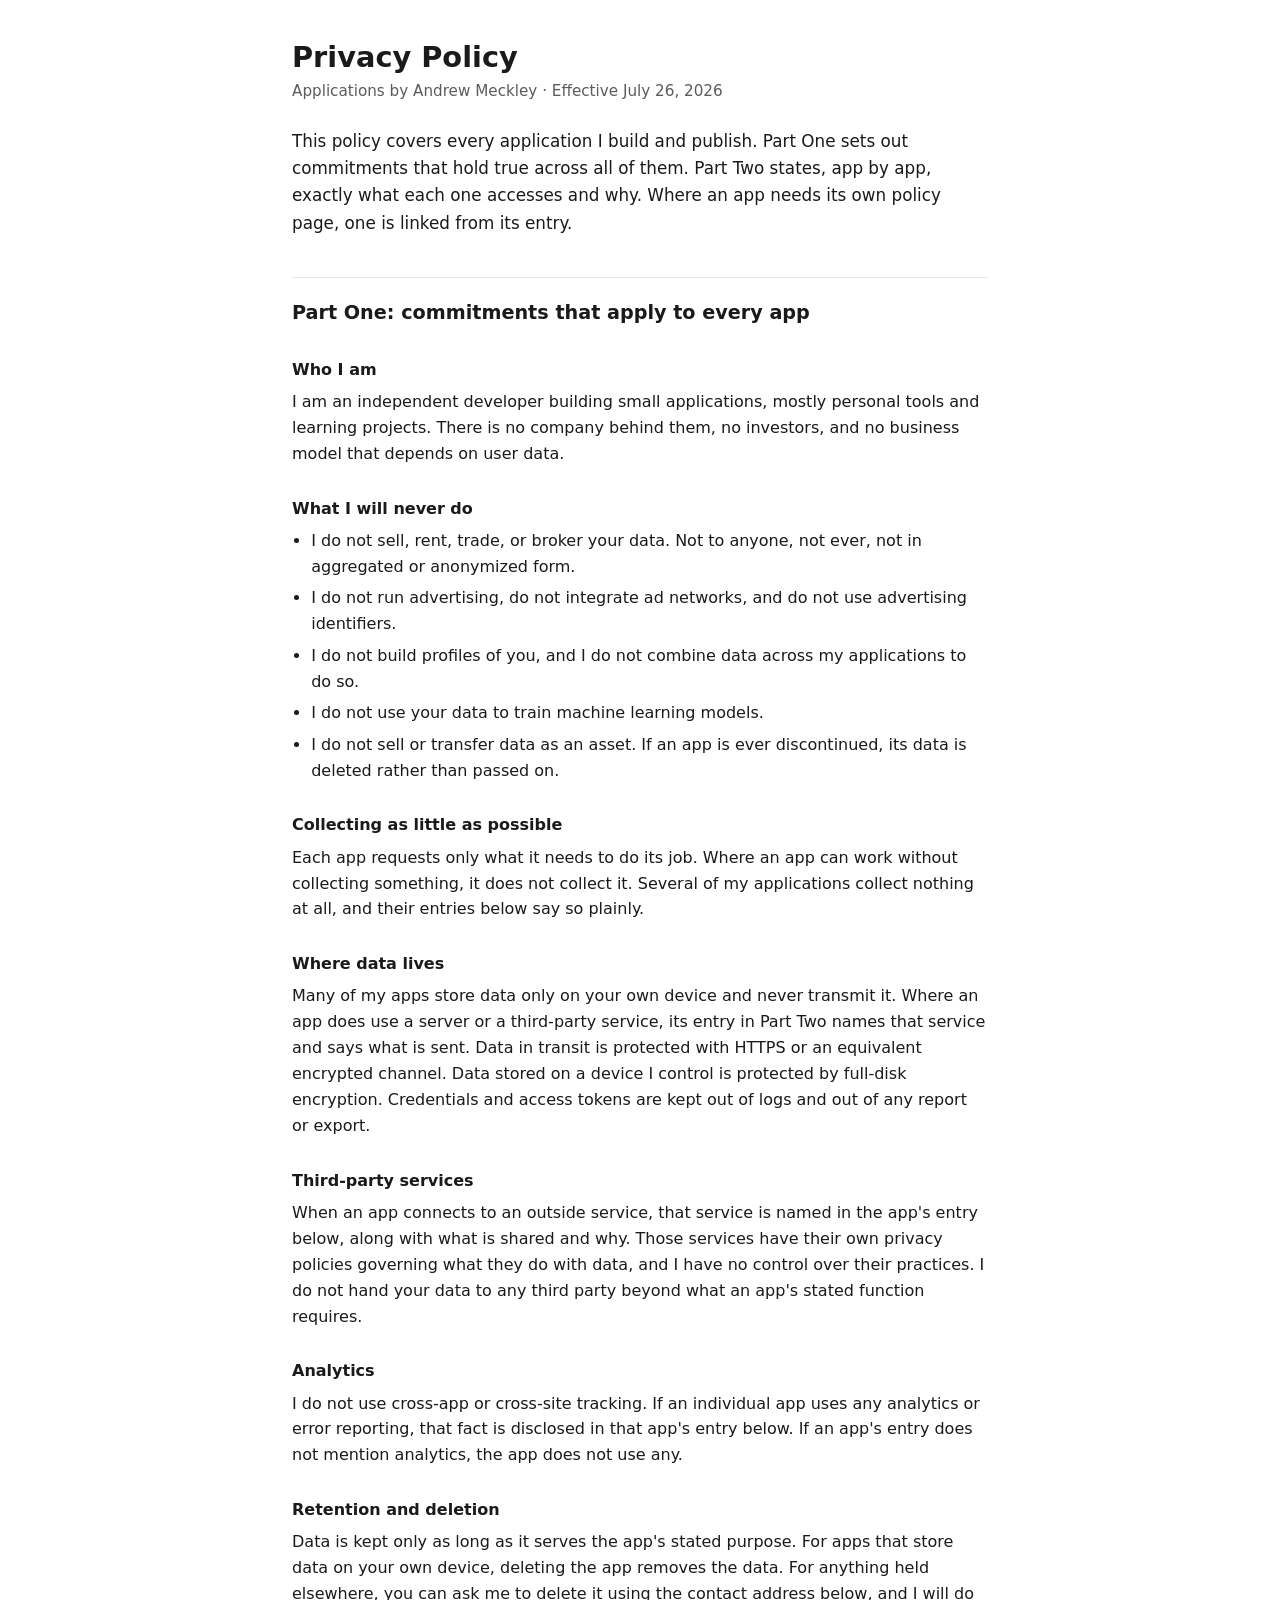
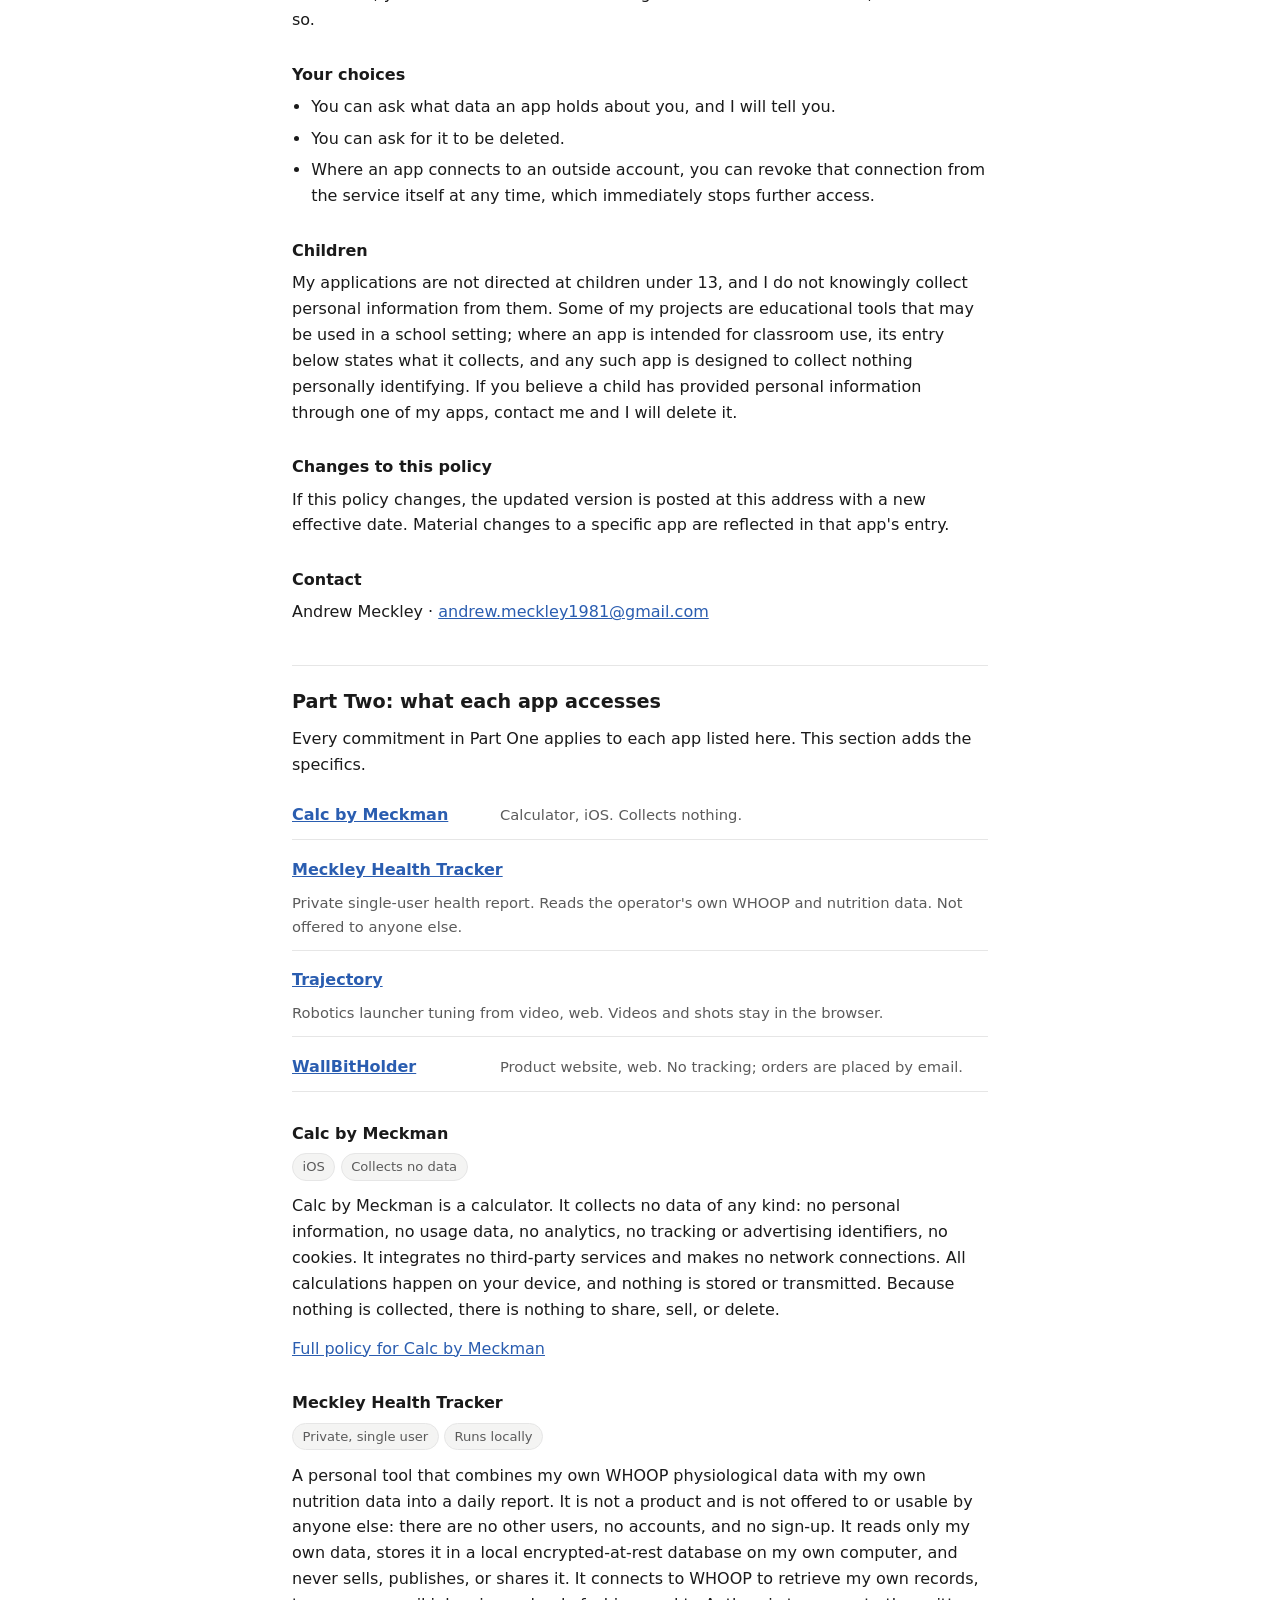
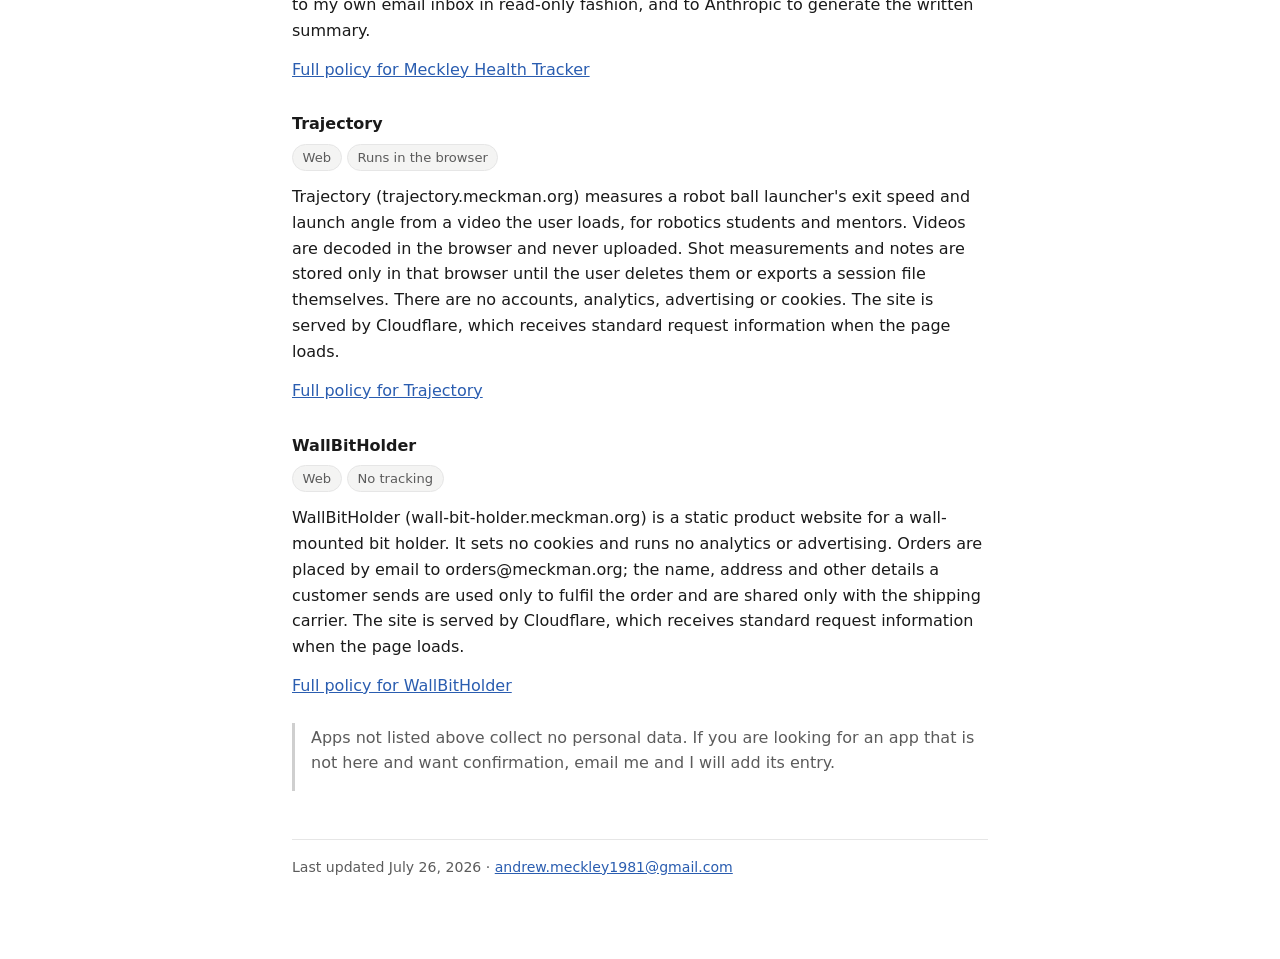
==== commit 99c17f72: "Add privacy policy for WallBitHolder Co-Authored-By: Claude Opus 5.5 <noreply@anthropic.com>" ====
--- a/index.html
+++ b/index.html
@@ -130,6 +130,10 @@
     <span class="what">Robotics launcher tuning from video, web. Videos and shots stay in
       the browser.</span>
   </li>
+  <li>
+    <span class="name"><a href="apps/wall-bit-holder.html">WallBitHolder</a></span>
+    <span class="what">Product website, web. No tracking; orders are placed by email.</span>
+  </li>
 </ul>
 
 <h3 id="calc">Calc by Meckman</h3>
@@ -167,6 +171,17 @@
 </p>
 <p><a href="apps/trajectory.html">Full policy for Trajectory</a></p>
 
+<h3 id="wall-bit-holder">WallBitHolder</h3>
+<p><span class="chip">Web</span> <span class="chip">No tracking</span></p>
+<p>
+  WallBitHolder (wall-bit-holder.meckman.org) is a static product website for a wall-mounted
+  bit holder. It sets no cookies and runs no analytics or advertising. Orders are placed by
+  email to orders@meckman.org; the name, address and other details a customer sends are used
+  only to fulfil the order and are shared only with the shipping carrier. The site is served
+  by Cloudflare, which receives standard request information when the page loads.
+</p>
+<p><a href="apps/wall-bit-holder.html">Full policy for WallBitHolder</a></p>
+
 <div class="note">
   <p>
     Apps not listed above collect no personal data. If you are looking for an app that is
